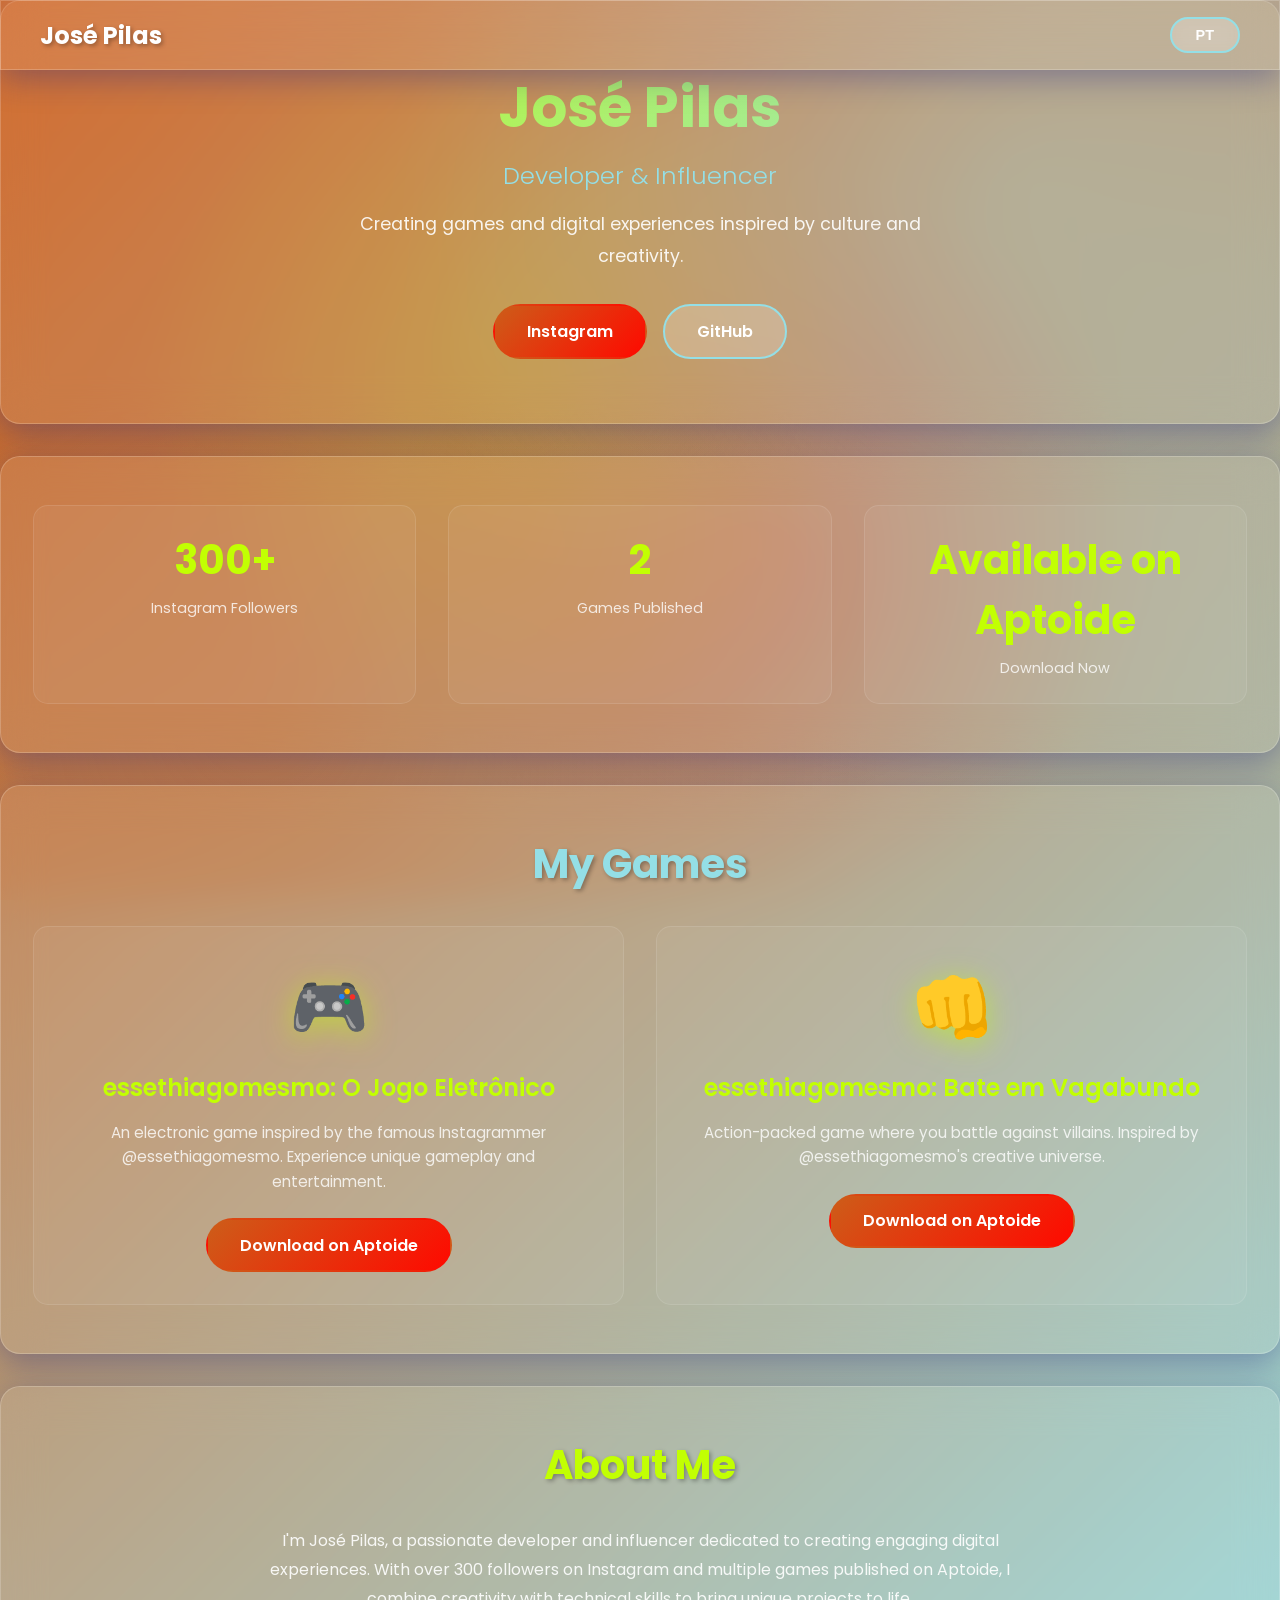
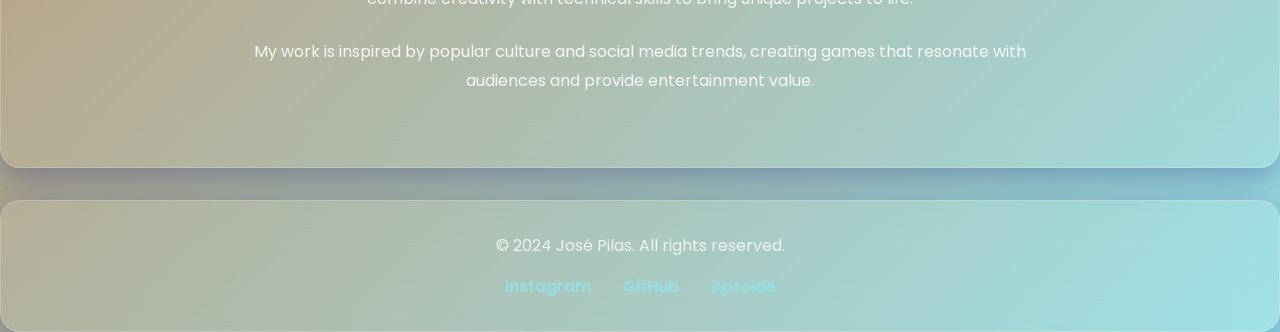
==== index.html @ 3e96ada1 "Title: Create multilingual portfolio website for José Pilas with glass morphism design Key features " ====
<!DOCTYPE html>
<html lang="en">
<head>
    <meta charset="UTF-8">
    <meta name="viewport" content="width=device-width, initial-scale=1.0">
    <title>José Pilas - Developer & Influencer</title>
    <link rel="stylesheet" href="styles.css">
    <link href="https://fonts.googleapis.com/css2?family=Poppins:wght@300;400;600;700&display=swap" rel="stylesheet">
</head>
<body>
    <!-- Background gradient elements -->
    <div class="bg-gradient"></div>
    
    <!-- Navigation -->
    <nav class="glass-nav">
        <div class="nav-container">
            <a href="#" class="logo">José Pilas</a>
            <button id="lang-toggle" class="lang-btn">PT</button>
        </div>
    </nav>

    <!-- Hero Section -->
    <section class="hero glass-card">
        <div class="hero-content">
            <h1 data-en="José Pilas" data-pt="José Pilas">José Pilas</h1>
            <p class="subtitle" data-en="Developer & Influencer" data-pt="Desenvolvedor & Influenciador">Developer & Influencer</p>
            <p class="description" data-en="Creating games and digital experiences inspired by culture and creativity." data-pt="Criando jogos e experiências digitais inspirados pela cultura e criatividade.">Creating games and digital experiences inspired by culture and creativity.</p>
            <div class="social-links">
                <a href="https://www.instagram.com/jose_.pilas/" target="_blank" class="social-btn instagram">
                    <span data-en="Instagram" data-pt="Instagram">Instagram</span>
                </a>
                <a href="https://github.com/josepilas" target="_blank" class="social-btn github">
                    <span data-en="GitHub" data-pt="GitHub">GitHub</span>
                </a>
            </div>
        </div>
    </section>

    <!-- Stats Section -->
    <section class="stats glass-card">
        <div class="stat-item">
            <h3 data-en="300+" data-pt="300+">300+</h3>
            <p data-en="Instagram Followers" data-pt="Seguidores no Instagram">Instagram Followers</p>
        </div>
        <div class="stat-item">
            <h3 data-en="2" data-pt="2">2</h3>
            <p data-en="Games Published" data-pt="Jogos Publicados">Games Published</p>
        </div>
        <div class="stat-item">
            <h3 data-en="Available on Aptoide" data-pt="Disponível no Aptoide">Available on Aptoide</h3>
            <p data-en="Download Now" data-pt="Baixe Agora">Download Now</p>
        </div>
    </section>

    <!-- Games Section -->
    <section class="games glass-card">
        <h2 data-en="My Games" data-pt="Meus Jogos">My Games</h2>
        <div class="games-grid">
            <div class="game-card">
                <div class="game-icon">🎮</div>
                <h3 data-en="essethiagomesmo: O Jogo Eletrônico" data-pt="essethiagomesmo: O Jogo Eletrônico">essethiagomesmo: O Jogo Eletrônico</h3>
                <p data-en="An electronic game inspired by the famous Instagrammer @essethiagomesmo. Experience unique gameplay and entertainment." data-pt="Um jogo eletrônico inspirado pelo famoso Instagrammer @essethiagomesmo. Experimente uma jogabilidade única e divertida.">An electronic game inspired by the famous Instagrammer @essethiagomesmo. Experience unique gameplay and entertainment.</p>
                <a href="https://aptoide.com" target="_blank" class="download-btn" data-en="Download on Aptoide" data-pt="Baixar no Aptoide">Download on Aptoide</a>
            </div>
            <div class="game-card">
                <div class="game-icon">👊</div>
                <h3 data-en="essethiagomesmo: Bate em Vagabundo" data-pt="essethiagomesmo: Bate em Vagabundo">essethiagomesmo: Bate em Vagabundo</h3>
                <p data-en="Action-packed game where you battle against villains. Inspired by @essethiagomesmo's creative universe." data-pt="Jogo cheio de ação onde você luta contra vilões. Inspirado no universo criativo de @essethiagomesmo.">Action-packed game where you battle against villains. Inspired by @essethiagomesmo's creative universe.</p>
                <a href="https://aptoide.com" target="_blank" class="download-btn" data-en="Download on Aptoide" data-pt="Baixar no Aptoide">Download on Aptoide</a>
            </div>
        </div>
    </section>

    <!-- About Section -->
    <section class="about glass-card">
        <h2 data-en="About Me" data-pt="Sobre Mim">About Me</h2>
        <p data-en="I'm José Pilas, a passionate developer and influencer dedicated to creating engaging digital experiences. With over 300 followers on Instagram and multiple games published on Aptoide, I combine creativity with technical skills to bring unique projects to life." data-pt="Sou José Pilas, um desenvolvedor e influenciador apaixonado por criar experiências digitais envolventes. Com mais de 300 seguidores no Instagram e vários jogos publicados no Aptoide, combino criatividade com habilidades técnicas para dar vida a projetos únicos.">I'm José Pilas, a passionate developer and influencer dedicated to creating engaging digital experiences. With over 300 followers on Instagram and multiple games published on Aptoide, I combine creativity with technical skills to bring unique projects to life.</p>
        <p data-en="My work is inspired by popular culture and social media trends, creating games that resonate with audiences and provide entertainment value." data-pt="Meu trabalho é inspirado pela cultura popular e tendências de redes sociais, criando jogos que ressoam com o público e proporcionam valor de entretenimento.">My work is inspired by popular culture and social media trends, creating games that resonate with audiences and provide entertainment value.</p>
    </section>

    <!-- Footer -->
    <footer class="glass-footer">
        <p data-en="© 2024 José Pilas. All rights reserved." data-pt="© 2024 José Pilas. Todos os direitos reservados.">© 2024 José Pilas. All rights reserved.</p>
        <div class="footer-links">
            <a href="https://www.instagram.com/jose_.pilas/" target="_blank" data-en="Instagram" data-pt="Instagram">Instagram</a>
            <a href="https://github.com/josepilas" target="_blank" data-en="GitHub" data-pt="GitHub">GitHub</a>
            <a href="https://aptoide.com" target="_blank" data-en="Aptoide" data-pt="Aptoide">Aptoide</a>
        </div>
    </footer>

    <script src="script.js"></script>
</body>
</html>
---- styles.css ----
/* Color Palette */
:root {
    --orange: #cd5d19;
    --cyan: #94dfe6;
    --lime: #c2ff02;
    --red: #ff0900;
}

* {
    margin: 0;
    padding: 0;
    box-sizing: border-box;
}

body {
    font-family: 'Poppins', sans-serif;
    min-height: 100vh;
    background: linear-gradient(135deg, var(--orange) 0%, var(--cyan) 25%, var(--lime) 50%, var(--red) 75%, var(--orange) 100%);
    background-size: 400% 400%;
    animation: gradientShift 15s ease infinite;
    color: #ffffff;
    overflow-x: hidden;
}

@keyframes gradientShift {
    0% { background-position: 0% 50%; }
    50% { background-position: 100% 50%; }
    100% { background-position: 0% 50%; }
}

.bg-gradient {
    position: fixed;
    top: 0;
    left: 0;
    width: 100%;
    height: 100%;
    background: radial-gradient(circle at 20% 80%, rgba(205, 93, 25, 0.3) 0%, transparent 50%),
                radial-gradient(circle at 80% 20%, rgba(148, 223, 230, 0.3) 0%, transparent 50%),
                radial-gradient(circle at 40% 40%, rgba(194, 255, 2, 0.2) 0%, transparent 40%),
                radial-gradient(circle at 60% 60%, rgba(255, 9, 0, 0.2) 0%, transparent 40%);
    z-index: -1;
    pointer-events: none;
}

/* Glass Morphism Effect */
.glass-nav,
.glass-card,
.glass-footer {
    background: rgba(255, 255, 255, 0.1);
    backdrop-filter: blur(20px);
    -webkit-backdrop-filter: blur(20px);
    border: 1px solid rgba(255, 255, 255, 0.2);
    box-shadow: 0 8px 32px 0 rgba(31, 38, 135, 0.37);
}

/* Navigation */
.glass-nav {
    position: fixed;
    top: 0;
    left: 0;
    right: 0;
    z-index: 1000;
    padding: 1rem 2rem;
}

.nav-container {
    max-width: 1200px;
    margin: 0 auto;
    display: flex;
    justify-content: space-between;
    align-items: center;
}

.logo {
    font-size: 1.5rem;
    font-weight: 700;
    color: #ffffff;
    text-decoration: none;
    text-shadow: 2px 2px 4px rgba(0, 0, 0, 0.3);
    transition: all 0.3s ease;
}

.logo:hover {
    color: var(--lime);
    text-shadow: 0 0 20px var(--lime);
}

.lang-btn {
    background: rgba(255, 255, 255, 0.2);
    border: 2px solid var(--cyan);
    color: #ffffff;
    padding: 0.5rem 1.5rem;
    border-radius: 25px;
    cursor: pointer;
    font-weight: 600;
    font-size: 0.9rem;
    transition: all 0.3s ease;
    backdrop-filter: blur(10px);
}

.lang-btn:hover {
    background: var(--cyan);
    color: var(--orange);
    transform: scale(1.05);
    box-shadow: 0 0 20px rgba(148, 223, 230, 0.5);
}

/* Main Container */
main {
    max-width: 1200px;
    margin: 0 auto;
    padding: 100px 2rem 2rem;
}

/* Hero Section */
.hero {
    border-radius: 20px;
    padding: 4rem 2rem;
    text-align: center;
    margin-bottom: 2rem;
    animation: fadeInUp 1s ease;
}

@keyframes fadeInUp {
    from {
        opacity: 0;
        transform: translateY(30px);
    }
    to {
        opacity: 1;
        transform: translateY(0);
    }
}

.hero h1 {
    font-size: 3.5rem;
    font-weight: 700;
    margin-bottom: 0.5rem;
    background: linear-gradient(135deg, var(--lime), var(--cyan));
    -webkit-background-clip: text;
    -webkit-text-fill-color: transparent;
    background-clip: text;
    text-shadow: none;
}

.hero .subtitle {
    font-size: 1.5rem;
    color: var(--cyan);
    margin-bottom: 1rem;
    font-weight: 300;
}

.hero .description {
    font-size: 1.1rem;
    line-height: 1.8;
    max-width: 600px;
    margin: 0 auto 2rem;
    color: rgba(255, 255, 255, 0.9);
}

.social-links {
    display: flex;
    gap: 1rem;
    justify-content: center;
    flex-wrap: wrap;
}

.social-btn {
    padding: 0.8rem 2rem;
    border-radius: 30px;
    text-decoration: none;
    font-weight: 600;
    transition: all 0.3s ease;
    display: inline-block;
}

.social-btn.instagram {
    background: linear-gradient(135deg, var(--orange), var(--red));
    color: #ffffff;
    border: 2px solid transparent;
}

.social-btn.instagram:hover {
    transform: translateY(-3px);
    box-shadow: 0 10px 30px rgba(205, 93, 25, 0.5);
    border-color: var(--lime);
}

.social-btn.github {
    background: rgba(255, 255, 255, 0.2);
    color: #ffffff;
    border: 2px solid var(--cyan);
}

.social-btn.github:hover {
    background: var(--cyan);
    color: var(--orange);
    transform: translateY(-3px);
    box-shadow: 0 10px 30px rgba(148, 223, 230, 0.5);
}

/* Stats Section */
.stats {
    border-radius: 20px;
    padding: 3rem 2rem;
    display: grid;
    grid-template-columns: repeat(auto-fit, minmax(200px, 1fr));
    gap: 2rem;
    margin-bottom: 2rem;
    animation: fadeInUp 1s ease 0.2s backwards;
}

.stat-item {
    text-align: center;
    padding: 1.5rem;
    background: rgba(255, 255, 255, 0.05);
    border-radius: 15px;
    border: 1px solid rgba(255, 255, 255, 0.1);
    transition: all 0.3s ease;
}

.stat-item:hover {
    transform: translateY(-5px);
    background: rgba(255, 255, 255, 0.1);
    box-shadow: 0 10px 30px rgba(194, 255, 2, 0.3);
    border-color: var(--lime);
}

.stat-item h3 {
    font-size: 2.5rem;
    color: var(--lime);
    margin-bottom: 0.5rem;
    font-weight: 700;
}

.stat-item p {
    color: rgba(255, 255, 255, 0.8);
    font-size: 0.9rem;
}

/* Games Section */
.games {
    border-radius: 20px;
    padding: 3rem 2rem;
    margin-bottom: 2rem;
    animation: fadeInUp 1s ease 0.4s backwards;
}

.games h2 {
    font-size: 2.5rem;
    text-align: center;
    margin-bottom: 2rem;
    color: var(--cyan);
    text-shadow: 2px 2px 4px rgba(0, 0, 0, 0.3);
}

.games-grid {
    display: grid;
    grid-template-columns: repeat(auto-fit, minmax(300px, 1fr));
    gap: 2rem;
}

.game-card {
    background: rgba(255, 255, 255, 0.05);
    border-radius: 15px;
    padding: 2rem;
    border: 1px solid rgba(255, 255, 255, 0.1);
    transition: all 0.3s ease;
    text-align: center;
}

.game-card:hover {
    transform: translateY(-10px);
    background: rgba(255, 255, 255, 0.1);
    box-shadow: 0 15px 40px rgba(255, 9, 0, 0.3);
    border-color: var(--red);
}

.game-icon {
    font-size: 4rem;
    margin-bottom: 1rem;
    filter: drop-shadow(0 5px 15px rgba(194, 255, 2, 0.5));
}

.game-card h3 {
    font-size: 1.5rem;
    color: var(--lime);
    margin-bottom: 1rem;
    font-weight: 600;
}

.game-card p {
    color: rgba(255, 255, 255, 0.8);
    line-height: 1.6;
    margin-bottom: 1.5rem;
    font-size: 0.95rem;
}

.download-btn {
    display: inline-block;
    padding: 0.8rem 2rem;
    background: linear-gradient(135deg, var(--orange), var(--red));
    color: #ffffff;
    text-decoration: none;
    border-radius: 30px;
    font-weight: 600;
    transition: all 0.3s ease;
    border: 2px solid transparent;
}

.download-btn:hover {
    transform: scale(1.05);
    box-shadow: 0 10px 30px rgba(205, 93, 25, 0.6);
    border-color: var(--cyan);
}

/* About Section */
.about {
    border-radius: 20px;
    padding: 3rem 2rem;
    margin-bottom: 2rem;
    animation: fadeInUp 1s ease 0.6s backwards;
}

.about h2 {
    font-size: 2.5rem;
    text-align: center;
    margin-bottom: 2rem;
    color: var(--lime);
    text-shadow: 2px 2px 4px rgba(0, 0, 0, 0.3);
}

.about p {
    color: rgba(255, 255, 255, 0.9);
    line-height: 1.8;
    margin-bottom: 1.5rem;
    font-size: 1rem;
    text-align: center;
    max-width: 800px;
    margin-left: auto;
    margin-right: auto;
}

/* Footer */
.glass-footer {
    border-radius: 20px;
    padding: 2rem;
    text-align: center;
    animation: fadeInUp 1s ease 0.8s backwards;
}

.glass-footer p {
    color: rgba(255, 255, 255, 0.8);
    margin-bottom: 1rem;
}

.footer-links {
    display: flex;
    gap: 2rem;
    justify-content: center;
    flex-wrap: wrap;
}

.footer-links a {
    color: var(--cyan);
    text-decoration: none;
    font-weight: 600;
    transition: all 0.3s ease;
    position: relative;
}

.footer-links a::after {
    content: '';
    position: absolute;
    bottom: -5px;
    left: 0;
    width: 0;
    height: 2px;
    background: var(--lime);
    transition: width 0.3s ease;
}

.footer-links a:hover {
    color: var(--lime);
}

.footer-links a:hover::after {
    width: 100%;
}

/* Responsive Design */
@media (max-width: 768px) {
    .hero h1 {
        font-size: 2.5rem;
    }
    
    .hero .subtitle {
        font-size: 1.2rem;
    }
    
    .stats {
        grid-template-columns: 1fr;
    }
    
    .games-grid {
        grid-template-columns: 1fr;
    }
    
    .nav-container {
        padding: 0 1rem;
    }
    
    main {
        padding: 80px 1rem 1rem;
    }
}

/* Smooth Scroll */
html {
    scroll-behavior: smooth;
}

/* Selection Color */
::selection {
    background: var(--lime);
    color: var(--orange);
}

::-moz-selection {
    background: var(--lime);
    color: var(--orange);
}
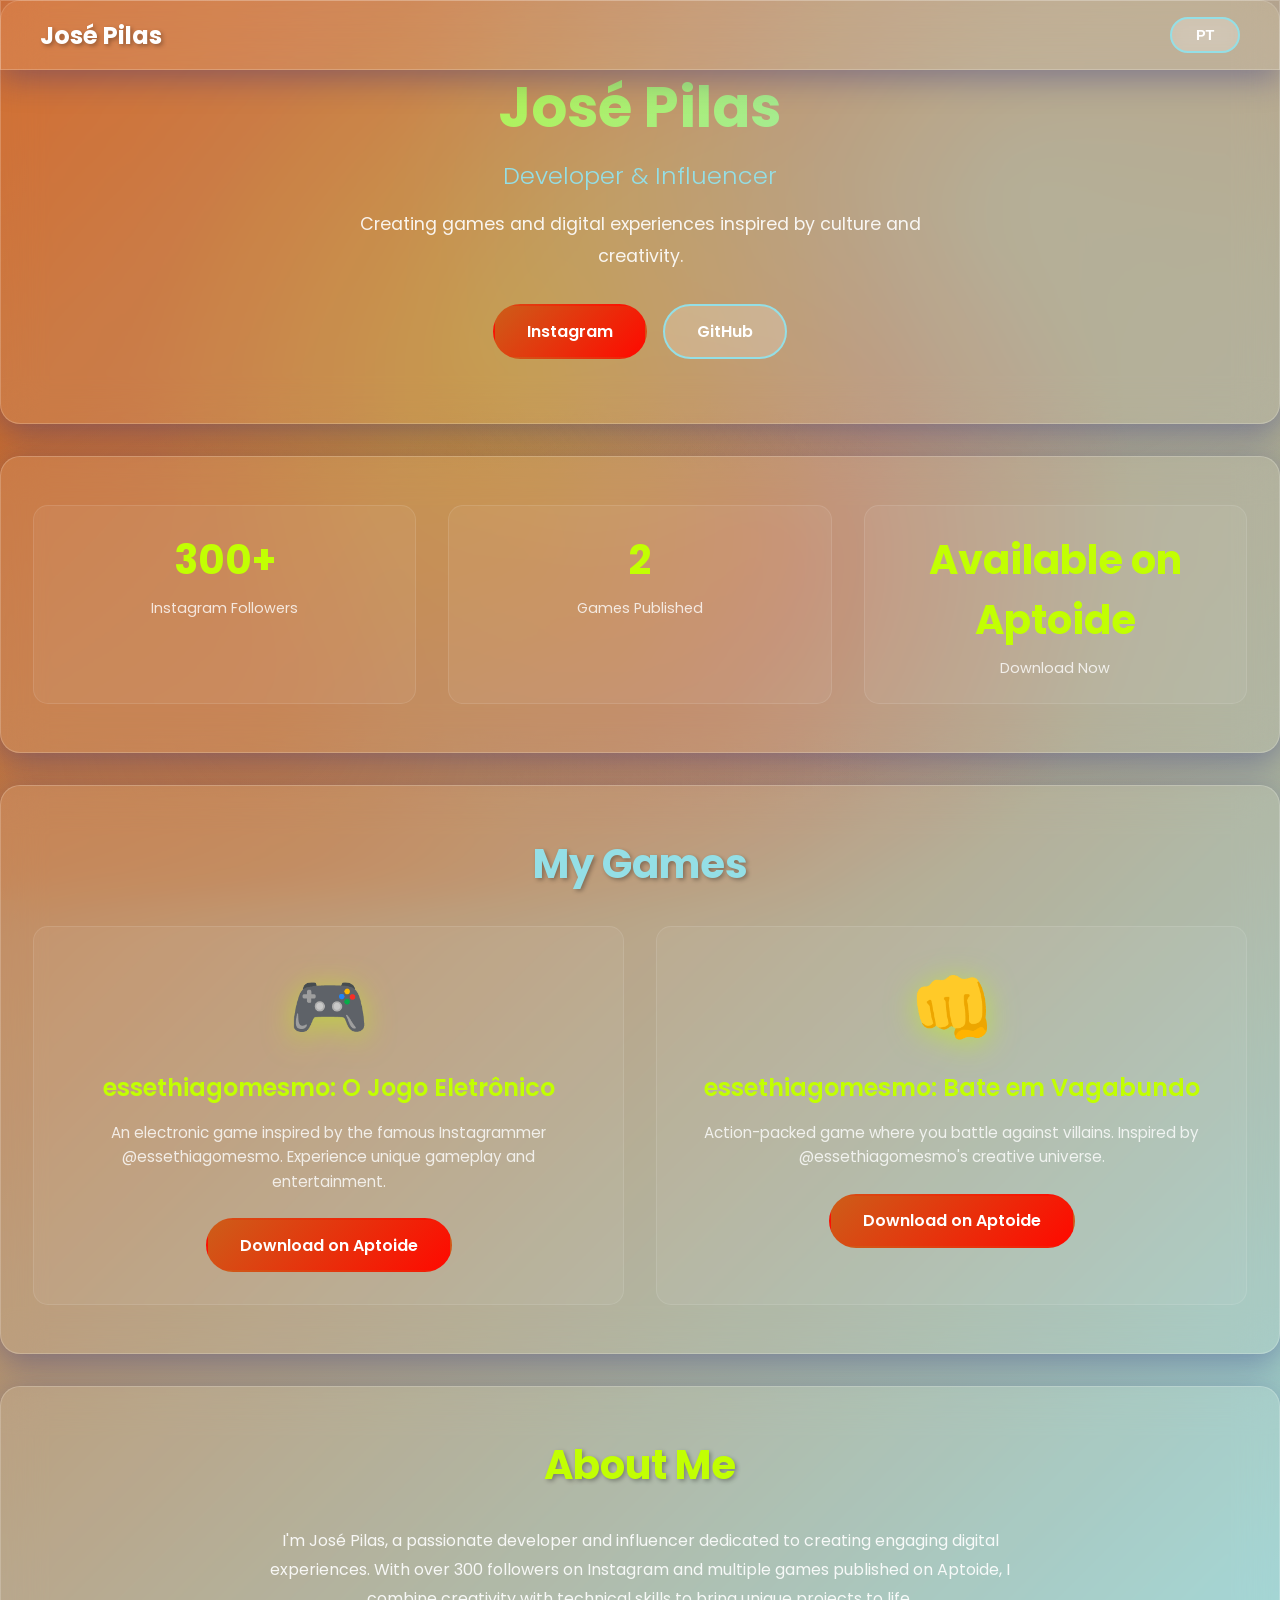
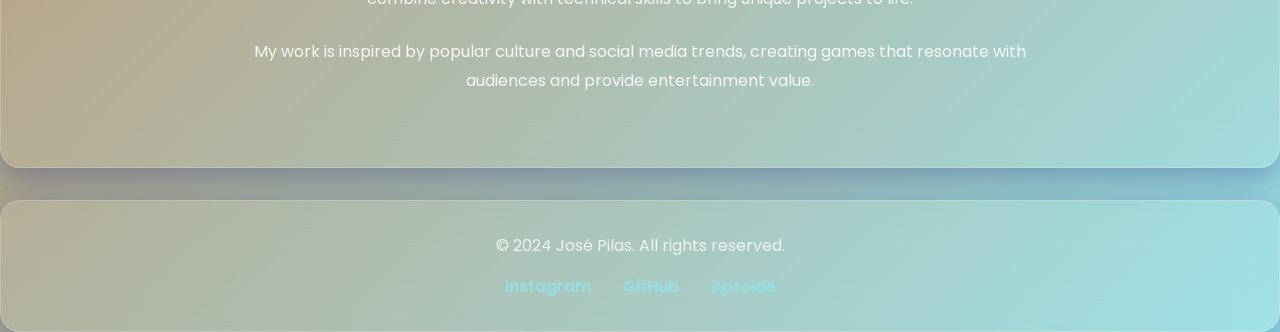
==== commit 1275082e: "Update index.html" ====
--- a/index.html
+++ b/index.html
@@ -60,13 +60,13 @@
                 <div class="game-icon">🎮</div>
                 <h3 data-en="essethiagomesmo: O Jogo Eletrônico" data-pt="essethiagomesmo: O Jogo Eletrônico">essethiagomesmo: O Jogo Eletrônico</h3>
                 <p data-en="An electronic game inspired by the famous Instagrammer @essethiagomesmo. Experience unique gameplay and entertainment." data-pt="Um jogo eletrônico inspirado pelo famoso Instagrammer @essethiagomesmo. Experimente uma jogabilidade única e divertida.">An electronic game inspired by the famous Instagrammer @essethiagomesmo. Experience unique gameplay and entertainment.</p>
-                <a href="https://aptoide.com" target="_blank" class="download-btn" data-en="Download on Aptoide" data-pt="Baixar no Aptoide">Download on Aptoide</a>
+                <a href="https://essethiagomesmo-o-jogo-eletrnico.en.aptoide.com/" target="_blank" class="download-btn" data-en="Download on Aptoide" data-pt="Baixar no Aptoide">Download on Aptoide</a>
             </div>
             <div class="game-card">
                 <div class="game-icon">👊</div>
                 <h3 data-en="essethiagomesmo: Bate em Vagabundo" data-pt="essethiagomesmo: Bate em Vagabundo">essethiagomesmo: Bate em Vagabundo</h3>
                 <p data-en="Action-packed game where you battle against villains. Inspired by @essethiagomesmo's creative universe." data-pt="Jogo cheio de ação onde você luta contra vilões. Inspirado no universo criativo de @essethiagomesmo.">Action-packed game where you battle against villains. Inspired by @essethiagomesmo's creative universe.</p>
-                <a href="https://aptoide.com" target="_blank" class="download-btn" data-en="Download on Aptoide" data-pt="Baixar no Aptoide">Download on Aptoide</a>
+                <a href="https://essethiagomesmo-bate-em-vagabundo.en.aptoide.com" target="_blank" class="download-btn" data-en="Download on Aptoide" data-pt="Baixar no Aptoide">Download on Aptoide</a>
             </div>
         </div>
     </section>
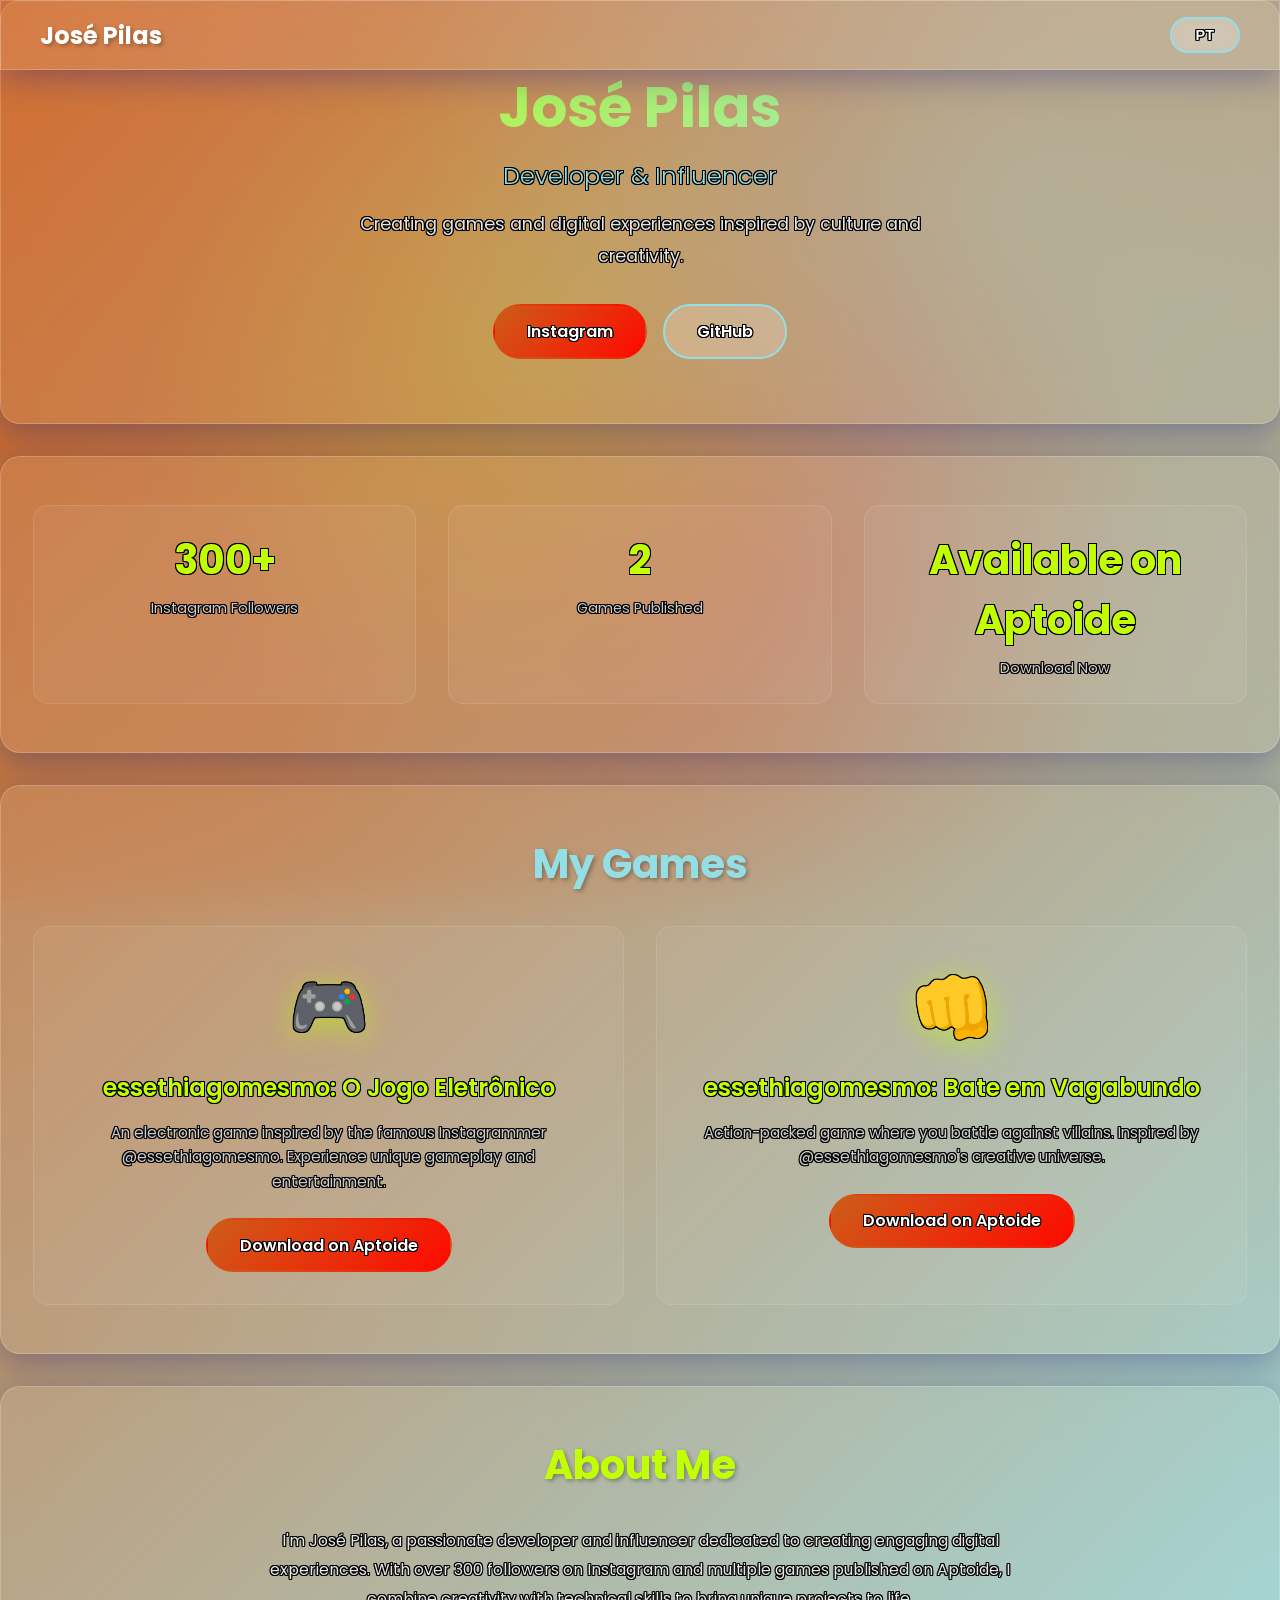
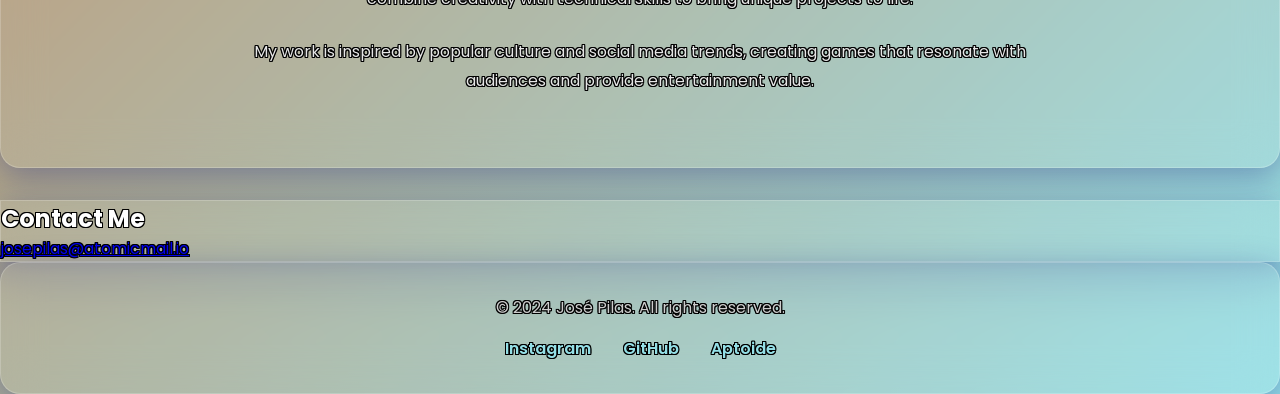
==== commit 2a27e700: "Add contact section and global text outline styling - Added contact section with "Contact Me" headin" ====
--- a/index.html
+++ b/index.html
@@ -78,6 +78,12 @@
         <p data-en="My work is inspired by popular culture and social media trends, creating games that resonate with audiences and provide entertainment value." data-pt="Meu trabalho é inspirado pela cultura popular e tendências de redes sociais, criando jogos que ressoam com o público e proporcionam valor de entretenimento.">My work is inspired by popular culture and social media trends, creating games that resonate with audiences and provide entertainment value.</p>
     </section>
 
+    <!-- Contact Section -->
+    <section class="contact glass-card">
+        <h2 data-en="Contact Me" data-pt="Contate-me">Contact Me</h2>
+        <p class="contact-email"><a href="mailto:josepilas@atomicmail.io">josepilas@atomicmail.io</a></p>
+    </section>
+
     <!-- Footer -->
     <footer class="glass-footer">
         <p data-en="© 2024 José Pilas. All rights reserved." data-pt="© 2024 José Pilas. Todos os direitos reservados.">© 2024 José Pilas. All rights reserved.</p>
--- a/styles.css
+++ b/styles.css
@@ -420,6 +420,19 @@
     scroll-behavior: smooth;
 }
 
+/* Black text outline for all text elements - automatically applied to any text */
+body, h1, h2, h3, h4, h5, h6, p, a, span, button, label, li, td, th, input, textarea, select, option, blockquote, cite, q, code, pre, em, strong, b, i, u, small, sub, sup, time, mark, figcaption, legend, address, dd, dt, dl, ul, ol {
+    text-shadow: 
+        -1px -1px 0 #000,
+        1px -1px 0 #000,
+        -1px 1px 0 #000,
+        1px 1px 0 #000,
+        0 -1px 0 #000,
+        0 1px 0 #000,
+        -1px 0 0 #000,
+        1px 0 0 #000;
+}
+
 /* Selection Color */
 ::selection {
     background: var(--lime);
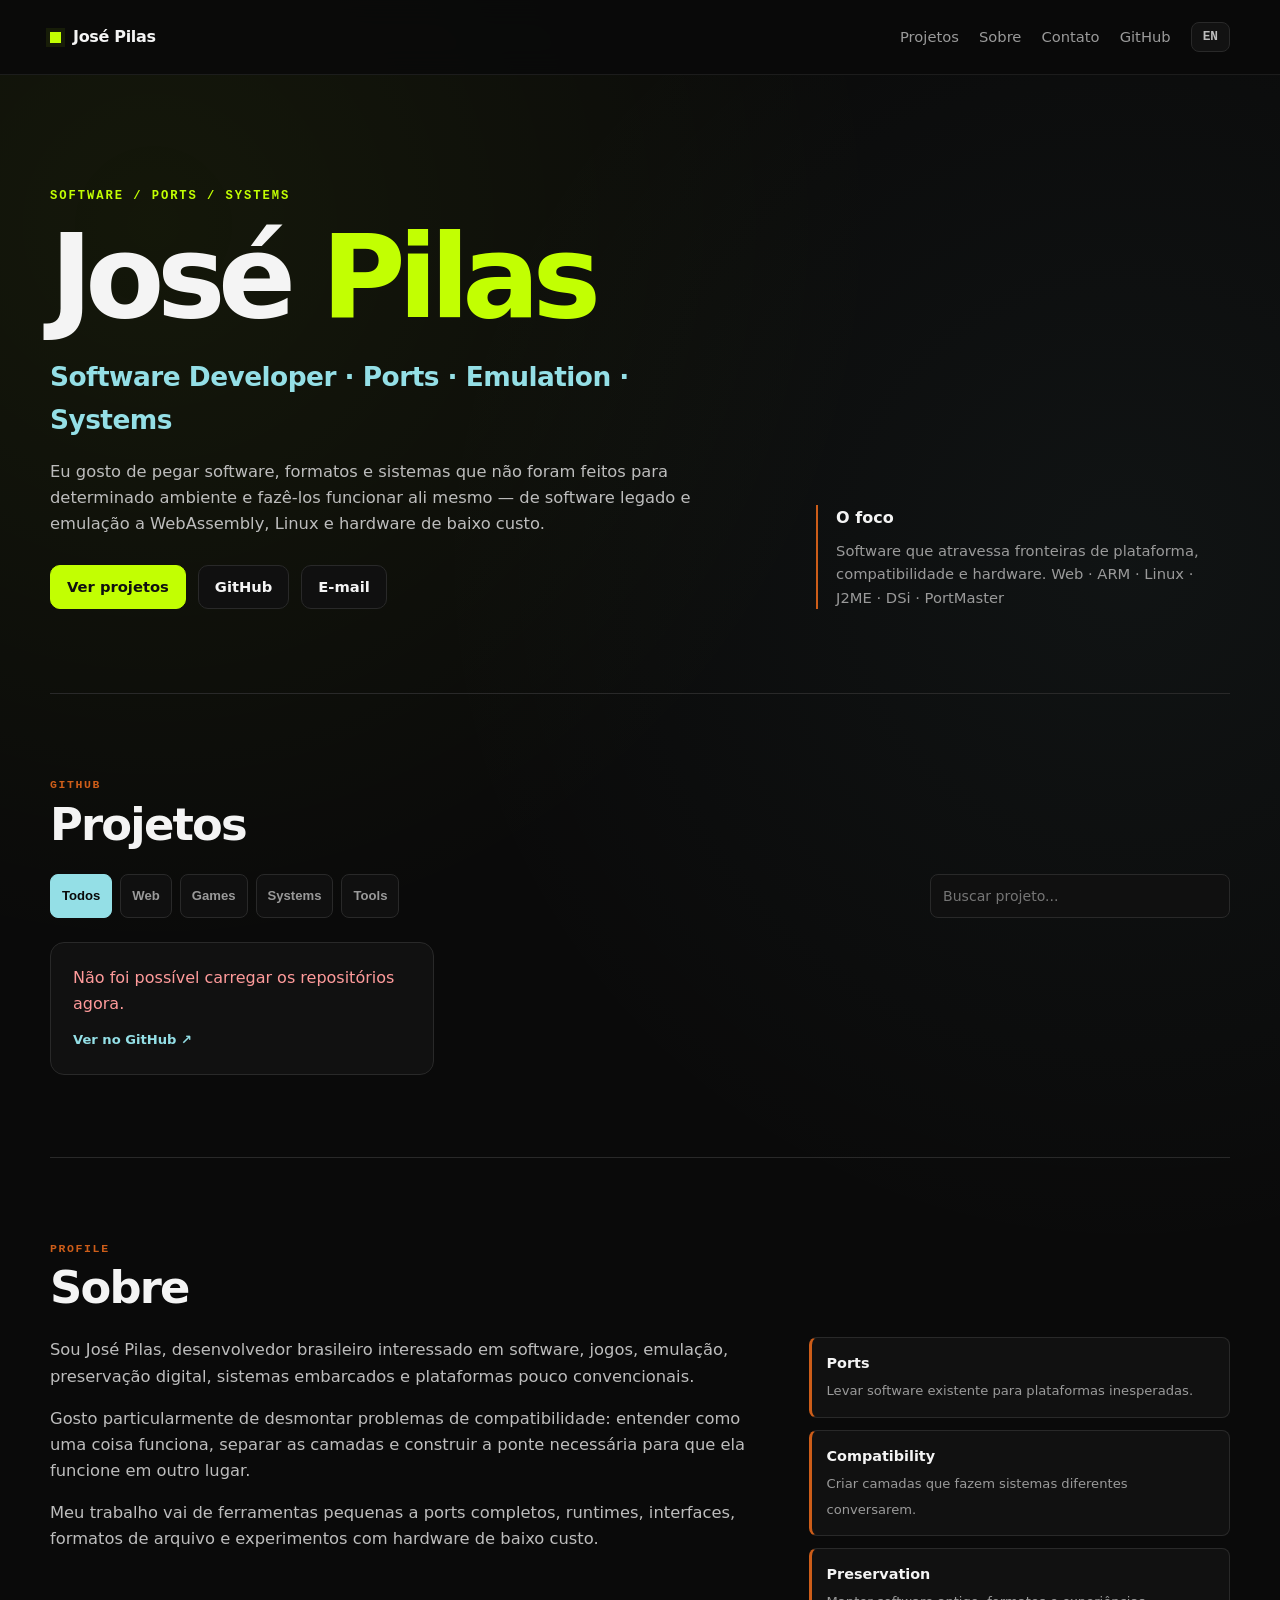
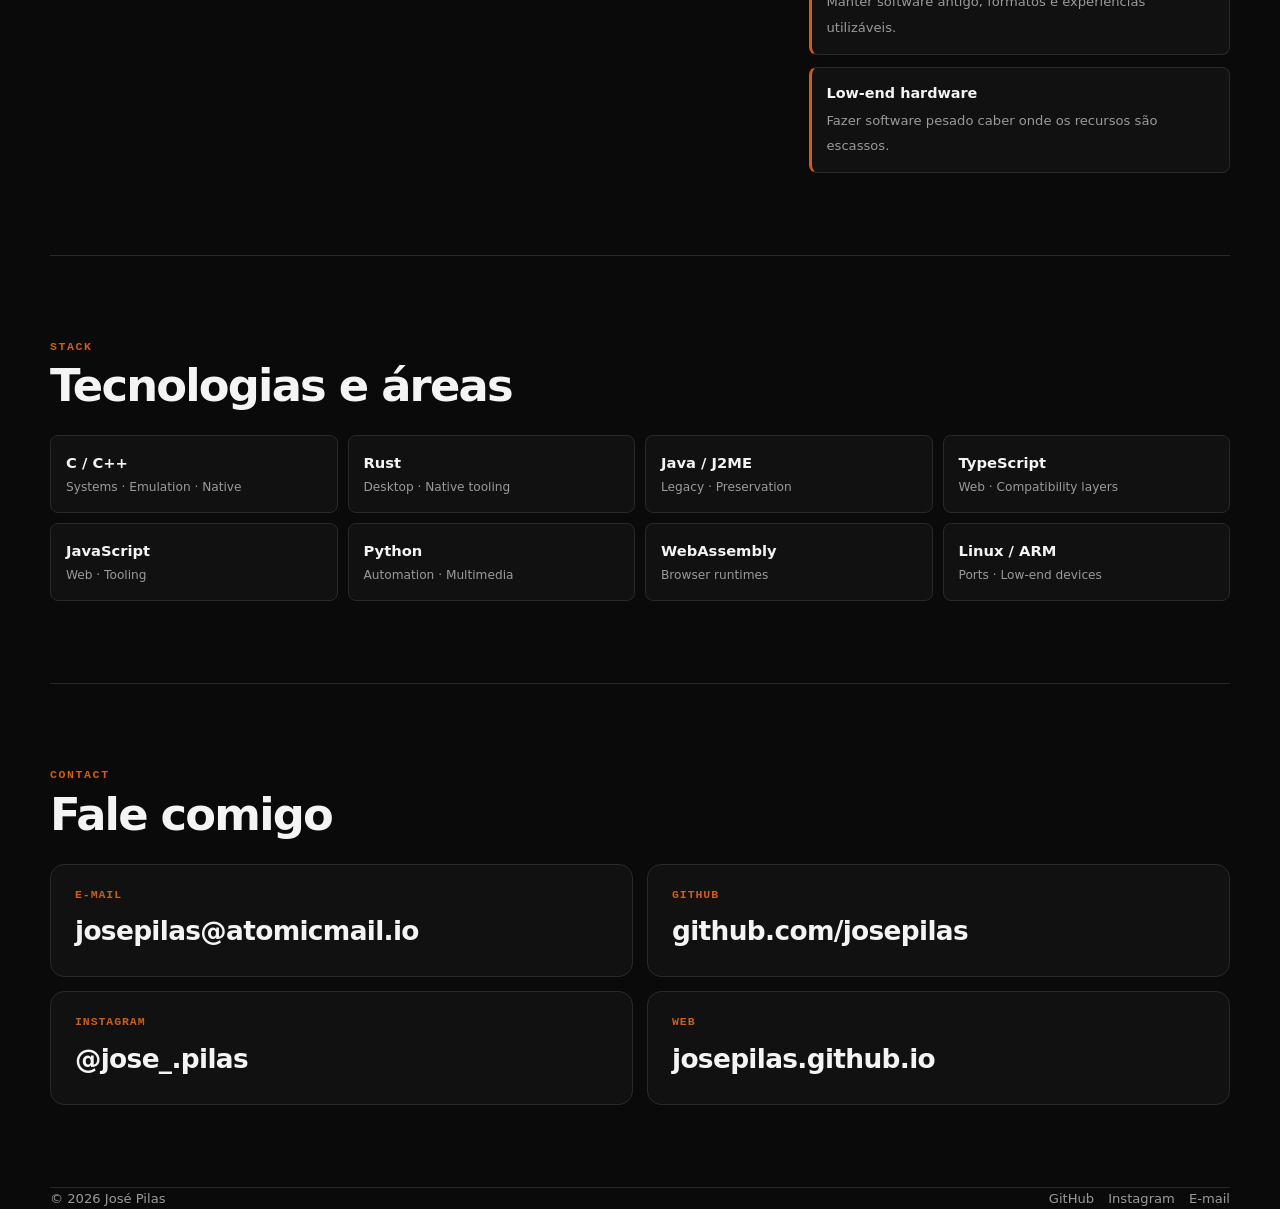
==== commit 5aced642: "Replace site with dynamic GitHub portfolio" ====
--- a/index.html
+++ b/index.html
@@ -1,99 +1,37 @@
 <!DOCTYPE html>
-<html lang="en">
+<html lang="pt-BR">
 <head>
     <meta charset="UTF-8">
     <meta name="viewport" content="width=device-width, initial-scale=1.0">
-    <title>José Pilas - Developer & Influencer</title>
-    <link rel="stylesheet" href="styles.css">
-    <link href="https://fonts.googleapis.com/css2?family=Poppins:wght@300;400;600;700&display=swap" rel="stylesheet">
+    <meta name="description" content="José Pilas — Software Developer. Projetos em software, ports, emulação, sistemas e preservação digital.">
+    <meta name="theme-color" content="#0A0A0A">
+    <title>José Pilas — Software Developer</title>
+    <style>
+        :root { --orange:#CD5D19; --cyan:#94DFE6; --lime:#C2FF02; --red:#FF0900; --bg:#0A0A0A; --surface:#111111; --surface-hover:#171717; --border:#292929; --text:#F4F4F4; --muted:#9A9A9A; --muted-strong:#BDBDBD; --max-width:1180px; --radius:14px; }
+        *{box-sizing:border-box;margin:0;padding:0} html{scroll-behavior:smooth;background:var(--bg)} body{min-height:100vh;background:radial-gradient(circle at 12% 8%,rgba(194,255,2,.055),transparent 26%),radial-gradient(circle at 88% 20%,rgba(148,223,230,.045),transparent 28%),var(--bg);color:var(--text);font-family:Inter,ui-sans-serif,system-ui,-apple-system,BlinkMacSystemFont,"Segoe UI",sans-serif;line-height:1.6;overflow-x:hidden} a{color:inherit;text-decoration:none} button,a{-webkit-tap-highlight-color:transparent} ::selection{background:var(--lime);color:#101010}.mono{font-family:"SFMono-Regular",Consolas,"Liberation Mono",Menlo,monospace}.site-shell{width:min(var(--max-width),calc(100% - 32px));margin:0 auto}
+        .nav{position:sticky;top:0;z-index:50;border-bottom:1px solid rgba(255,255,255,.08);background:rgba(10,10,10,.88);backdrop-filter:blur(14px);-webkit-backdrop-filter:blur(14px)}.nav-inner{width:min(var(--max-width),calc(100% - 32px));min-height:74px;margin:0 auto;display:flex;align-items:center;justify-content:space-between;gap:24px}.brand{display:inline-flex;align-items:center;gap:12px;font-weight:800;letter-spacing:-.02em}.brand-mark{width:11px;height:11px;background:var(--lime);box-shadow:0 0 0 4px rgba(194,255,2,.08)}.brand-name{font-size:1rem}.nav-links{display:flex;align-items:center;gap:20px}.nav-links a{color:var(--muted);font-size:.92rem;transition:color .2s ease}.nav-links a:hover,.nav-links a:focus-visible{color:var(--lime)}.lang-btn{border:1px solid var(--border);background:#121212;color:var(--muted-strong);padding:8px 11px;font:700 .8rem/1 "SFMono-Regular",Consolas,monospace;cursor:pointer;border-radius:8px;transition:border-color .2s ease,color .2s ease,background .2s ease}.lang-btn:hover,.lang-btn:focus-visible{border-color:var(--lime);color:var(--lime);background:#151515;outline:none}
+        .hero{padding:112px 0 84px;border-bottom:1px solid var(--border)}.hero-grid{display:grid;grid-template-columns:1.45fr .85fr;gap:60px;align-items:end}.eyebrow{color:var(--lime);font-size:.76rem;font-weight:800;letter-spacing:.16em;text-transform:uppercase;margin-bottom:18px}.hero h1{font-size:clamp(3.6rem,9vw,7.4rem);line-height:.92;letter-spacing:-.065em;font-weight:900;max-width:900px}.hero h1 .accent{color:var(--lime)}.hero-subtitle{margin-top:26px;color:var(--cyan);font-size:clamp(1.15rem,2.4vw,1.65rem);font-weight:700;letter-spacing:-.02em}.hero-copy{margin-top:18px;max-width:720px;color:var(--muted-strong);font-size:1.02rem}.hero-actions{display:flex;flex-wrap:wrap;gap:12px;margin-top:28px}.btn{display:inline-flex;align-items:center;justify-content:center;min-height:44px;padding:0 16px;border:1px solid var(--border);border-radius:10px;background:#101010;color:var(--text);font-weight:800;font-size:.92rem;transition:transform .2s ease,border-color .2s ease,color .2s ease,background .2s ease}.btn:hover,.btn:focus-visible{transform:translateY(-2px);border-color:var(--lime);color:var(--lime);outline:none}.btn-primary{background:var(--lime);color:#101010;border-color:var(--lime)}.btn-primary:hover,.btn-primary:focus-visible{background:#d2ff32;color:#101010;border-color:#d2ff32}.hero-note{border-left:2px solid var(--orange);padding-left:18px;color:var(--muted);font-size:.92rem}.hero-note strong{display:block;color:var(--text);font-size:1rem;margin-bottom:8px}.hero-note .mono{color:var(--cyan)}
+        section{padding:82px 0;border-bottom:1px solid var(--border)}.section-head{display:flex;align-items:end;justify-content:space-between;gap:20px;margin-bottom:26px}.section-kicker{color:var(--orange);font-size:.72rem;font-weight:800;letter-spacing:.14em;text-transform:uppercase;margin-bottom:6px}.section-title{font-size:clamp(1.9rem,4vw,2.8rem);line-height:1.05;letter-spacing:-.04em}.section-meta{color:var(--muted);font-size:.88rem}
+        .toolbar{display:flex;flex-wrap:wrap;justify-content:space-between;gap:16px;margin-bottom:24px}.filters{display:flex;flex-wrap:wrap;gap:8px}.filter{border:1px solid var(--border);background:#101010;color:var(--muted);padding:8px 11px;border-radius:8px;font-weight:700;font-size:.82rem;cursor:pointer;transition:.2s ease}.filter:hover,.filter:focus-visible{border-color:var(--cyan);color:var(--cyan);outline:none}.filter.active{background:var(--cyan);border-color:var(--cyan);color:#0a0a0a}.search{min-width:220px;flex:0 1 300px;border:1px solid var(--border);background:#101010;color:var(--text);padding:10px 12px;border-radius:8px;font:inherit;font-size:.88rem;outline:none}.search:focus{border-color:var(--lime)}
+        .projects-grid{display:grid;grid-template-columns:repeat(3,minmax(0,1fr));gap:14px}.project-card{display:flex;flex-direction:column;min-height:250px;padding:20px;border:1px solid var(--border);border-radius:var(--radius);background:linear-gradient(180deg,rgba(255,255,255,.018),transparent),var(--surface);transition:transform .2s ease,border-color .2s ease,background .2s ease}.project-card:hover{transform:translateY(-4px);border-color:#3b3b3b;background:var(--surface-hover)}.project-top{display:flex;align-items:start;justify-content:space-between;gap:12px}.project-name{font-size:1.18rem;line-height:1.2;letter-spacing:-.02em;font-weight:850;word-break:break-word}.project-language{color:var(--lime);border:1px solid rgba(194,255,2,.28);background:rgba(194,255,2,.05);padding:4px 7px;border-radius:999px;font:700 .68rem/1 "SFMono-Regular",Consolas,monospace;white-space:nowrap}.project-description{margin-top:14px;color:var(--muted);font-size:.9rem;line-height:1.55;display:-webkit-box;-webkit-line-clamp:5;-webkit-box-orient:vertical;overflow:hidden}.project-spacer{flex:1}.project-meta{display:flex;flex-wrap:wrap;gap:12px;margin-top:18px;color:#7e7e7e;font-size:.76rem}.project-meta span{white-space:nowrap}.project-footer{display:flex;align-items:center;justify-content:space-between;gap:10px;margin-top:18px;padding-top:14px;border-top:1px solid #222}.project-date{color:#707070;font:.72rem/1 "SFMono-Regular",Consolas,monospace}.project-link{color:var(--cyan);font-weight:800;font-size:.82rem}.project-link:hover,.project-link:focus-visible{color:var(--lime);outline:none}.status{padding:22px;border:1px solid var(--border);border-radius:var(--radius);background:var(--surface);color:var(--muted)}.loading{position:relative;overflow:hidden}.loading::after{content:"";position:absolute;inset:0;background:linear-gradient(90deg,transparent,rgba(255,255,255,.04),transparent);animation:shimmer 1.3s infinite}@keyframes shimmer{from{transform:translateX(-100%)}to{transform:translateX(100%)}}
+        .about-grid{display:grid;grid-template-columns:1.25fr .75fr;gap:56px}.about-copy p{color:var(--muted-strong);font-size:1.02rem;margin-bottom:16px}.about-list{display:grid;gap:12px}.about-item{padding:14px 15px;border:1px solid var(--border);background:var(--surface);border-left:3px solid var(--orange);border-radius:8px}.about-item strong{display:block;font-size:.9rem;margin-bottom:2px}.about-item span{color:var(--muted);font-size:.82rem}.stack-grid{display:grid;grid-template-columns:repeat(4,minmax(0,1fr));gap:10px}.stack-item{padding:15px;border:1px solid var(--border);background:var(--surface);border-radius:8px}.stack-item strong{display:block;font-size:.92rem}.stack-item span{color:var(--muted);font-size:.76rem;margin-top:3px;display:block}.contact-grid{display:grid;grid-template-columns:1fr 1fr;gap:14px}.contact-card{padding:24px;border:1px solid var(--border);background:var(--surface);border-radius:var(--radius)}.contact-label{color:var(--orange);font:800 .72rem/1 "SFMono-Regular",Consolas,monospace;text-transform:uppercase;letter-spacing:.08em;margin-bottom:10px}.contact-value{font-size:clamp(1.15rem,2.5vw,1.65rem);font-weight:800;letter-spacing:-.025em;word-break:break-word}.contact-value:hover,.contact-value:focus-visible{color:var(--lime);outline:none}.footer-inner{display:flex;align-items:center;justify-content:space-between;gap:20px;color:var(--muted);font-size:.82rem}.footer-links{display:flex;flex-wrap:wrap;gap:14px}.footer-links a:hover,.footer-links a:focus-visible{color:var(--lime);outline:none}.error-text{color:#ff9b9b}
+        @media (max-width:980px){.hero-grid,.about-grid{grid-template-columns:1fr}.projects-grid{grid-template-columns:repeat(2,minmax(0,1fr))}.stack-grid{grid-template-columns:repeat(2,minmax(0,1fr))}}@media (max-width:680px){.site-shell,.nav-inner{width:min(var(--max-width),calc(100% - 22px))}.nav-inner{min-height:66px}.nav-links a:not(:last-of-type){display:none}.hero{padding:82px 0 60px}section{padding:64px 0}.projects-grid,.contact-grid,.stack-grid{grid-template-columns:1fr}.section-head{align-items:start;flex-direction:column}.toolbar{flex-direction:column}.search{width:100%;max-width:none}.footer-inner{flex-direction:column;align-items:flex-start}}@media (prefers-reduced-motion:reduce){html{scroll-behavior:auto}*,*::before,*::after{animation-duration:.01ms!important;animation-iteration-count:1!important;transition-duration:.01ms!important;scroll-behavior:auto!important}}
+    </style>
 </head>
 <body>
-    <!-- Background gradient elements -->
-    <div class="bg-gradient"></div>
-    
-    <!-- Navigation -->
-    <nav class="glass-nav">
-        <div class="nav-container">
-            <a href="#" class="logo">José Pilas</a>
-            <button id="lang-toggle" class="lang-btn">PT</button>
-        </div>
-    </nav>
-
-    <!-- Hero Section -->
-    <section class="hero glass-card">
-        <div class="hero-content">
-            <h1 data-en="José Pilas" data-pt="José Pilas">José Pilas</h1>
-            <p class="subtitle" data-en="Developer & Influencer" data-pt="Desenvolvedor & Influenciador">Developer & Influencer</p>
-            <p class="description" data-en="Creating games and digital experiences inspired by culture and creativity." data-pt="Criando jogos e experiências digitais inspirados pela cultura e criatividade.">Creating games and digital experiences inspired by culture and creativity.</p>
-            <div class="social-links">
-                <a href="https://www.instagram.com/jose_.pilas/" target="_blank" class="social-btn instagram">
-                    <span data-en="Instagram" data-pt="Instagram">Instagram</span>
-                </a>
-                <a href="https://github.com/josepilas" target="_blank" class="social-btn github">
-                    <span data-en="GitHub" data-pt="GitHub">GitHub</span>
-                </a>
-            </div>
-        </div>
-    </section>
-
-    <!-- Stats Section -->
-    <section class="stats glass-card">
-        <div class="stat-item">
-            <h3 data-en="300+" data-pt="300+">300+</h3>
-            <p data-en="Instagram Followers" data-pt="Seguidores no Instagram">Instagram Followers</p>
-        </div>
-        <div class="stat-item">
-            <h3 data-en="2" data-pt="2">2</h3>
-            <p data-en="Games Published" data-pt="Jogos Publicados">Games Published</p>
-        </div>
-        <div class="stat-item">
-            <h3 data-en="Available on Aptoide" data-pt="Disponível no Aptoide">Available on Aptoide</h3>
-            <p data-en="Download Now" data-pt="Baixe Agora">Download Now</p>
-        </div>
-    </section>
-
-    <!-- Games Section -->
-    <section class="games glass-card">
-        <h2 data-en="My Games" data-pt="Meus Jogos">My Games</h2>
-        <div class="games-grid">
-            <div class="game-card">
-                <div class="game-icon">🎮</div>
-                <h3 data-en="essethiagomesmo: O Jogo Eletrônico" data-pt="essethiagomesmo: O Jogo Eletrônico">essethiagomesmo: O Jogo Eletrônico</h3>
-                <p data-en="An electronic game inspired by the famous Instagrammer @essethiagomesmo. Experience unique gameplay and entertainment." data-pt="Um jogo eletrônico inspirado pelo famoso Instagrammer @essethiagomesmo. Experimente uma jogabilidade única e divertida.">An electronic game inspired by the famous Instagrammer @essethiagomesmo. Experience unique gameplay and entertainment.</p>
-                <a href="https://essethiagomesmo-o-jogo-eletrnico.en.aptoide.com/" target="_blank" class="download-btn" data-en="Download on Aptoide" data-pt="Baixar no Aptoide">Download on Aptoide</a>
-            </div>
-            <div class="game-card">
-                <div class="game-icon">👊</div>
-                <h3 data-en="essethiagomesmo: Bate em Vagabundo" data-pt="essethiagomesmo: Bate em Vagabundo">essethiagomesmo: Bate em Vagabundo</h3>
-                <p data-en="Action-packed game where you battle against villains. Inspired by @essethiagomesmo's creative universe." data-pt="Jogo cheio de ação onde você luta contra vilões. Inspirado no universo criativo de @essethiagomesmo.">Action-packed game where you battle against villains. Inspired by @essethiagomesmo's creative universe.</p>
-                <a href="https://essethiagomesmo-bate-em-vagabundo.en.aptoide.com" target="_blank" class="download-btn" data-en="Download on Aptoide" data-pt="Baixar no Aptoide">Download on Aptoide</a>
-            </div>
-        </div>
-    </section>
-
-    <!-- About Section -->
-    <section class="about glass-card">
-        <h2 data-en="About Me" data-pt="Sobre Mim">About Me</h2>
-        <p data-en="I'm José Pilas, a passionate developer and influencer dedicated to creating engaging digital experiences. With over 300 followers on Instagram and multiple games published on Aptoide, I combine creativity with technical skills to bring unique projects to life." data-pt="Sou José Pilas, um desenvolvedor e influenciador apaixonado por criar experiências digitais envolventes. Com mais de 300 seguidores no Instagram e vários jogos publicados no Aptoide, combino criatividade com habilidades técnicas para dar vida a projetos únicos.">I'm José Pilas, a passionate developer and influencer dedicated to creating engaging digital experiences. With over 300 followers on Instagram and multiple games published on Aptoide, I combine creativity with technical skills to bring unique projects to life.</p>
-        <p data-en="My work is inspired by popular culture and social media trends, creating games that resonate with audiences and provide entertainment value." data-pt="Meu trabalho é inspirado pela cultura popular e tendências de redes sociais, criando jogos que ressoam com o público e proporcionam valor de entretenimento.">My work is inspired by popular culture and social media trends, creating games that resonate with audiences and provide entertainment value.</p>
-    </section>
-
-    <!-- Contact Section -->
-    <section class="contact glass-card">
-        <h2 data-en="Contact Me" data-pt="Contate-me">Contact Me</h2>
-        <p class="contact-email"><a href="mailto:josepilas@atomicmail.io">josepilas@atomicmail.io</a></p>
-    </section>
-
-    <!-- Footer -->
-    <footer class="glass-footer">
-        <p data-en="© 2024 José Pilas. All rights reserved." data-pt="© 2024 José Pilas. Todos os direitos reservados.">© 2024 José Pilas. All rights reserved.</p>
-        <div class="footer-links">
-            <a href="https://www.instagram.com/jose_.pilas/" target="_blank" data-en="Instagram" data-pt="Instagram">Instagram</a>
-            <a href="https://github.com/josepilas" target="_blank" data-en="GitHub" data-pt="GitHub">GitHub</a>
-            <a href="https://aptoide.com" target="_blank" data-en="Aptoide" data-pt="Aptoide">Aptoide</a>
-        </div>
-    </footer>
-
-    <script src="script.js"></script>
+    <nav class="nav"><div class="nav-inner"><a class="brand" href="#top" aria-label="José Pilas — início"><span class="brand-mark" aria-hidden="true"></span><span class="brand-name">José Pilas</span></a><div class="nav-links"><a href="#projects" data-i18n="nav_projects">Projetos</a><a href="#about" data-i18n="nav_about">Sobre</a><a href="#contact" data-i18n="nav_contact">Contato</a><a href="https://github.com/josepilas" target="_blank" rel="noopener noreferrer">GitHub</a><button id="lang-toggle" class="lang-btn" type="button" aria-label="Alternar idioma">EN</button></div></div></nav>
+    <main id="top"><div class="site-shell">
+        <header class="hero"><div class="hero-grid"><div><div class="eyebrow mono" data-i18n="hero_eyebrow">SOFTWARE / PORTS / SYSTEMS</div><h1>José <span class="accent">Pilas</span></h1><p class="hero-subtitle" data-i18n="hero_subtitle">Software Developer · Ports · Emulation · Systems</p><p class="hero-copy" data-i18n="hero_copy">Eu gosto de pegar software, formatos e sistemas que não foram feitos para determinado ambiente e fazê-los funcionar ali mesmo — de software legado e emulação a WebAssembly, Linux e hardware de baixo custo.</p><div class="hero-actions"><a class="btn btn-primary" href="#projects" data-i18n="hero_projects">Ver projetos</a><a class="btn" href="https://github.com/josepilas" target="_blank" rel="noopener noreferrer">GitHub</a><a class="btn" href="mailto:josepilas@atomicmail.io">E-mail</a></div></div><aside class="hero-note"><strong data-i18n="hero_note_title">O foco</strong><span data-i18n="hero_note_text">Software que atravessa fronteiras de plataforma, compatibilidade e hardware. <span class="mono">Web · ARM · Linux · J2ME · DSi · PortMaster</span></span></aside></div></header>
+        <section id="projects"><div class="section-head"><div><div class="section-kicker mono" data-i18n="projects_kicker">GITHUB</div><h2 class="section-title" data-i18n="projects_title">Projetos</h2></div><div class="section-meta" id="project-count" aria-live="polite"></div></div><div class="toolbar"><div class="filters" role="group" aria-label="Filtros de projetos"><button class="filter active" type="button" data-filter="all" data-i18n="filter_all">Todos</button><button class="filter" type="button" data-filter="web">Web</button><button class="filter" type="button" data-filter="games" data-i18n="filter_games">Games</button><button class="filter" type="button" data-filter="systems" data-i18n="filter_systems">Systems</button><button class="filter" type="button" data-filter="tools" data-i18n="filter_tools">Tools</button></div><input id="project-search" class="search" type="search" autocomplete="off" placeholder="Buscar projeto..." data-i18n-placeholder="search_placeholder" aria-label="Buscar projeto"></div><div id="projects-grid" class="projects-grid"><div class="status loading">Carregando projetos do GitHub...</div><div class="status loading"></div><div class="status loading"></div></div></section>
+        <section id="about"><div class="section-head"><div><div class="section-kicker mono" data-i18n="about_kicker">PROFILE</div><h2 class="section-title" data-i18n="about_title">Sobre</h2></div></div><div class="about-grid"><div class="about-copy"><p data-i18n="about_p1">Sou José Pilas, desenvolvedor brasileiro interessado em software, jogos, emulação, preservação digital, sistemas embarcados e plataformas pouco convencionais.</p><p data-i18n="about_p2">Gosto particularmente de desmontar problemas de compatibilidade: entender como uma coisa funciona, separar as camadas e construir a ponte necessária para que ela funcione em outro lugar.</p><p data-i18n="about_p3">Meu trabalho vai de ferramentas pequenas a ports completos, runtimes, interfaces, formatos de arquivo e experimentos com hardware de baixo custo.</p></div><div class="about-list"><div class="about-item"><strong data-i18n="about_item1_title">Ports</strong><span data-i18n="about_item1_text">Levar software existente para plataformas inesperadas.</span></div><div class="about-item"><strong data-i18n="about_item2_title">Compatibility</strong><span data-i18n="about_item2_text">Criar camadas que fazem sistemas diferentes conversarem.</span></div><div class="about-item"><strong data-i18n="about_item3_title">Preservation</strong><span data-i18n="about_item3_text">Manter software antigo, formatos e experiências utilizáveis.</span></div><div class="about-item"><strong data-i18n="about_item4_title">Low-end hardware</strong><span data-i18n="about_item4_text">Fazer software pesado caber onde os recursos são escassos.</span></div></div></div></section>
+        <section><div class="section-head"><div><div class="section-kicker mono" data-i18n="stack_kicker">STACK</div><h2 class="section-title" data-i18n="stack_title">Tecnologias e áreas</h2></div></div><div class="stack-grid"><div class="stack-item"><strong>C / C++</strong><span>Systems · Emulation · Native</span></div><div class="stack-item"><strong>Rust</strong><span>Desktop · Native tooling</span></div><div class="stack-item"><strong>Java / J2ME</strong><span>Legacy · Preservation</span></div><div class="stack-item"><strong>TypeScript</strong><span>Web · Compatibility layers</span></div><div class="stack-item"><strong>JavaScript</strong><span>Web · Tooling</span></div><div class="stack-item"><strong>Python</strong><span>Automation · Multimedia</span></div><div class="stack-item"><strong>WebAssembly</strong><span>Browser runtimes</span></div><div class="stack-item"><strong>Linux / ARM</strong><span>Ports · Low-end devices</span></div></div></section>
+        <section id="contact"><div class="section-head"><div><div class="section-kicker mono" data-i18n="contact_kicker">CONTACT</div><h2 class="section-title" data-i18n="contact_title">Fale comigo</h2></div></div><div class="contact-grid"><div class="contact-card"><div class="contact-label mono">E-mail</div><a class="contact-value" href="mailto:josepilas@atomicmail.io">josepilas@atomicmail.io</a></div><div class="contact-card"><div class="contact-label mono">GitHub</div><a class="contact-value" href="https://github.com/josepilas" target="_blank" rel="noopener noreferrer">github.com/josepilas</a></div><div class="contact-card"><div class="contact-label mono">Instagram</div><a class="contact-value" href="https://www.instagram.com/jose_.pilas/" target="_blank" rel="noopener noreferrer">@jose_.pilas</a></div><div class="contact-card"><div class="contact-label mono" data-i18n="contact_site_label">Web</div><a class="contact-value" href="https://josepilas.github.io/" target="_blank" rel="noopener noreferrer">josepilas.github.io</a></div></div></section>
+    </div></main>
+    <footer><div class="site-shell"><div class="footer-inner"><div>© 2026 José Pilas</div><div class="footer-links"><a href="https://github.com/josepilas" target="_blank" rel="noopener noreferrer">GitHub</a><a href="https://www.instagram.com/jose_.pilas/" target="_blank" rel="noopener noreferrer">Instagram</a><a href="mailto:josepilas@atomicmail.io">E-mail</a></div></div></div></footer>
+    <script>
+        const GITHUB_USER="josepilas",API_URL=`https://api.github.com/users/${GITHUB_USER}/repos?per_page=100&sort=updated&direction=desc`,translations={"pt-BR":{nav_projects:"Projetos",nav_about:"Sobre",nav_contact:"Contato",hero_eyebrow:"SOFTWARE / PORTS / SYSTEMS",hero_subtitle:"Software Developer · Ports · Emulation · Systems",hero_copy:"Eu gosto de pegar software, formatos e sistemas que não foram feitos para determinado ambiente e fazê-los funcionar ali mesmo — de software legado e emulação a WebAssembly, Linux e hardware de baixo custo.",hero_projects:"Ver projetos",hero_note_title:"O foco",hero_note_text:"Software que atravessa fronteiras de plataforma, compatibilidade e hardware. Web · ARM · Linux · J2ME · DSi · PortMaster",projects_kicker:"GITHUB",projects_title:"Projetos",filter_all:"Todos",filter_games:"Games",filter_systems:"Systems",filter_tools:"Tools",search_placeholder:"Buscar projeto...",about_kicker:"PROFILE",about_title:"Sobre",about_p1:"Sou José Pilas, desenvolvedor brasileiro interessado em software, jogos, emulação, preservação digital, sistemas embarcados e plataformas pouco convencionais.",about_p2:"Gosto particularmente de desmontar problemas de compatibilidade: entender como uma coisa funciona, separar as camadas e construir a ponte necessária para que ela funcione em outro lugar.",about_p3:"Meu trabalho vai de ferramentas pequenas a ports completos, runtimes, interfaces, formatos de arquivo e experimentos com hardware de baixo custo.",about_item1_title:"Ports",about_item1_text:"Levar software existente para plataformas inesperadas.",about_item2_title:"Compatibility",about_item2_text:"Criar camadas que fazem sistemas diferentes conversarem.",about_item3_title:"Preservation",about_item3_text:"Manter software antigo, formatos e experiências utilizáveis.",about_item4_title:"Low-end hardware",about_item4_text:"Fazer software pesado caber onde os recursos são escassos.",stack_kicker:"STACK",stack_title:"Tecnologias e áreas",contact_kicker:"CONTACT",contact_title:"Fale comigo",contact_site_label:"Web",count_label:"projetos",github_error:"Não foi possível carregar os repositórios agora.",github_empty:"Nenhum projeto encontrado.",github_load_more:"Ver no GitHub"},en:{nav_projects:"Projects",nav_about:"About",nav_contact:"Contact",hero_eyebrow:"SOFTWARE / PORTS / SYSTEMS",hero_subtitle:"Software Developer · Ports · Emulation · Systems",hero_copy:"I like taking software, formats and systems that were never designed for a given environment and making them work there anyway — from legacy software and emulation to WebAssembly, Linux and low-end hardware.",hero_projects:"View projects",hero_note_title:"Focus",hero_note_text:"Software crossing platform, compatibility and hardware boundaries. Web · ARM · Linux · J2ME · DSi · PortMaster",projects_kicker:"GITHUB",projects_title:"Projects",filter_all:"All",filter_games:"Games",filter_systems:"Systems",filter_tools:"Tools",search_placeholder:"Search projects...",about_kicker:"PROFILE",about_title:"About",about_p1:"I'm José Pilas, a Brazilian developer interested in software, games, emulation, digital preservation, embedded systems and unusual platforms.",about_p2:"I especially enjoy solving compatibility problems: understanding how something works, separating its layers and building the bridge needed to make it work somewhere else.",about_p3:"My work ranges from small utilities to complete ports, runtimes, interfaces, file formats and experiments with low-end hardware.",about_item1_title:"Ports",about_item1_text:"Bringing existing software to unexpected platforms.",about_item2_title:"Compatibility",about_item2_text:"Building layers that let different systems talk to each other.",about_item3_title:"Preservation",about_item3_text:"Keeping old software, formats and experiences usable.",about_item4_title:"Low-end hardware",about_item4_text:"Making demanding software fit where resources are scarce.",stack_kicker:"STACK",stack_title:"Technologies and areas",contact_kicker:"CONTACT",contact_title:"Get in touch",contact_site_label:"Web",count_label:"projects",github_error:"Could not load repositories right now.",github_empty:"No projects found.",github_load_more:"View on GitHub"}};
+        let currentLang=localStorage.getItem("preferredLanguage")||"pt-BR",allRepos=[],currentFilter="all",searchTerm="";const projectsGrid=document.getElementById("projects-grid"),projectCount=document.getElementById("project-count"),projectSearch=document.getElementById("project-search"),langToggle=document.getElementById("lang-toggle");
+        function t(k){return translations[currentLang]?.[k]||translations["pt-BR"][k]||k}function detectCategory(r){const text=`${r.name} ${r.description||""} ${(r.topics||[]).join(" ")}`.toLowerCase(),l=(r.language||"").toLowerCase();if(/emulat|j2me|melon|portmaster|r36|arm|linux|firmware|runtime|kernel|device|render96|reverse|decomp|reconstruction/.test(text))return"systems";if(/game|sonic|ddlc|mario|hollow|runner|yoyo|gameplay|rom/.test(text))return"games";if(/tool|bridge|baser|sound|tube|web|site|frontend|converter/.test(text)||/html|css|javascript|typescript/.test(l))return"web";return"tools"}function formatDate(s){return new Date(s).toLocaleDateString(currentLang==="pt-BR"?"pt-BR":"en-US",{day:"2-digit",month:"short",year:"numeric"})}function formatNumber(v){return new Intl.NumberFormat(currentLang==="pt-BR"?"pt-BR":"en-US").format(v||0)}function escapeHtml(v){return String(v??"").replace(/[&<>"']/g,c=>({"&":"&amp;","<":"&lt;",">":"&gt;",'"':"&quot;","'":"&#39;"}[c]))}function repoMatches(r){const c=detectCategory(r),h=`${r.name} ${r.description||""} ${(r.topics||[]).join(" ")} ${r.language||""}`.toLowerCase();return(currentFilter==="all"||c===currentFilter)&&(!searchTerm||h.includes(searchTerm))}function renderProjects(){const visible=allRepos.filter(repoMatches);projectCount.textContent=`${visible.length} ${t("count_label")}`;if(!visible.length){projectsGrid.innerHTML=`<div class="status">${escapeHtml(t("github_empty"))}</div>`;return}projectsGrid.innerHTML=visible.map(r=>{const l=r.language||"Open Source",d=r.description||"Open-source project by José Pilas.",c=detectCategory(r),label=c==="systems"?"Systems":c==="games"?"Games":c==="web"?"Web":"Tools";return `<article class="project-card"><div class="project-top"><h3 class="project-name">${escapeHtml(r.name)}</h3><span class="project-language">${escapeHtml(l)}</span></div><p class="project-description">${escapeHtml(d)}</p><div class="project-spacer"></div><div class="project-meta"><span>${escapeHtml(label)}</span><span>★ ${formatNumber(r.stargazers_count)}</span><span>⑂ ${formatNumber(r.forks_count)}</span></div><div class="project-footer"><span class="project-date mono">${escapeHtml(formatDate(r.updated_at))}</span><a class="project-link" href="${escapeHtml(r.html_url)}" target="_blank" rel="noopener noreferrer">${escapeHtml(t("github_load_more"))} ↗</a></div></article>`}).join("")}async function loadRepositories(){try{const response=await fetch(API_URL,{headers:{Accept:"application/vnd.github+json"}});if(!response.ok)throw new Error(`GitHub API ${response.status}`);const repos=await response.json();allRepos=repos.filter(r=>!r.fork&&!r.archived).sort((a,b)=>new Date(b.updated_at)-new Date(a.updated_at));renderProjects()}catch(e){console.error(e);projectCount.textContent="";projectsGrid.innerHTML=`<div class="status error-text">${escapeHtml(t("github_error"))}<div style="margin-top:10px"><a class="project-link" href="https://github.com/${GITHUB_USER}" target="_blank" rel="noopener noreferrer">${escapeHtml(t("github_load_more"))} ↗</a></div></div>`}}function applyLanguage(){document.documentElement.lang=currentLang;langToggle.textContent=currentLang==="pt-BR"?"EN":"PT";document.querySelectorAll("[data-i18n]").forEach(e=>{const k=e.getAttribute("data-i18n");if(translations[currentLang][k])e.textContent=translations[currentLang][k]});document.querySelectorAll("[data-i18n-placeholder]").forEach(e=>{const k=e.getAttribute("data-i18n-placeholder");if(translations[currentLang][k])e.placeholder=translations[currentLang][k]});renderProjects();localStorage.setItem("preferredLanguage",currentLang)}document.querySelectorAll(".filter").forEach(b=>b.addEventListener("click",()=>{document.querySelectorAll(".filter").forEach(x=>x.classList.remove("active"));b.classList.add("active");currentFilter=b.dataset.filter;renderProjects()}));projectSearch.addEventListener("input",e=>{searchTerm=e.target.value.trim().toLowerCase();renderProjects()});langToggle.addEventListener("click",()=>{currentLang=currentLang==="pt-BR"?"en":"pt-BR";applyLanguage()});applyLanguage();loadRepositories();
+    </script>
 </body>
-</html>
+</html>
